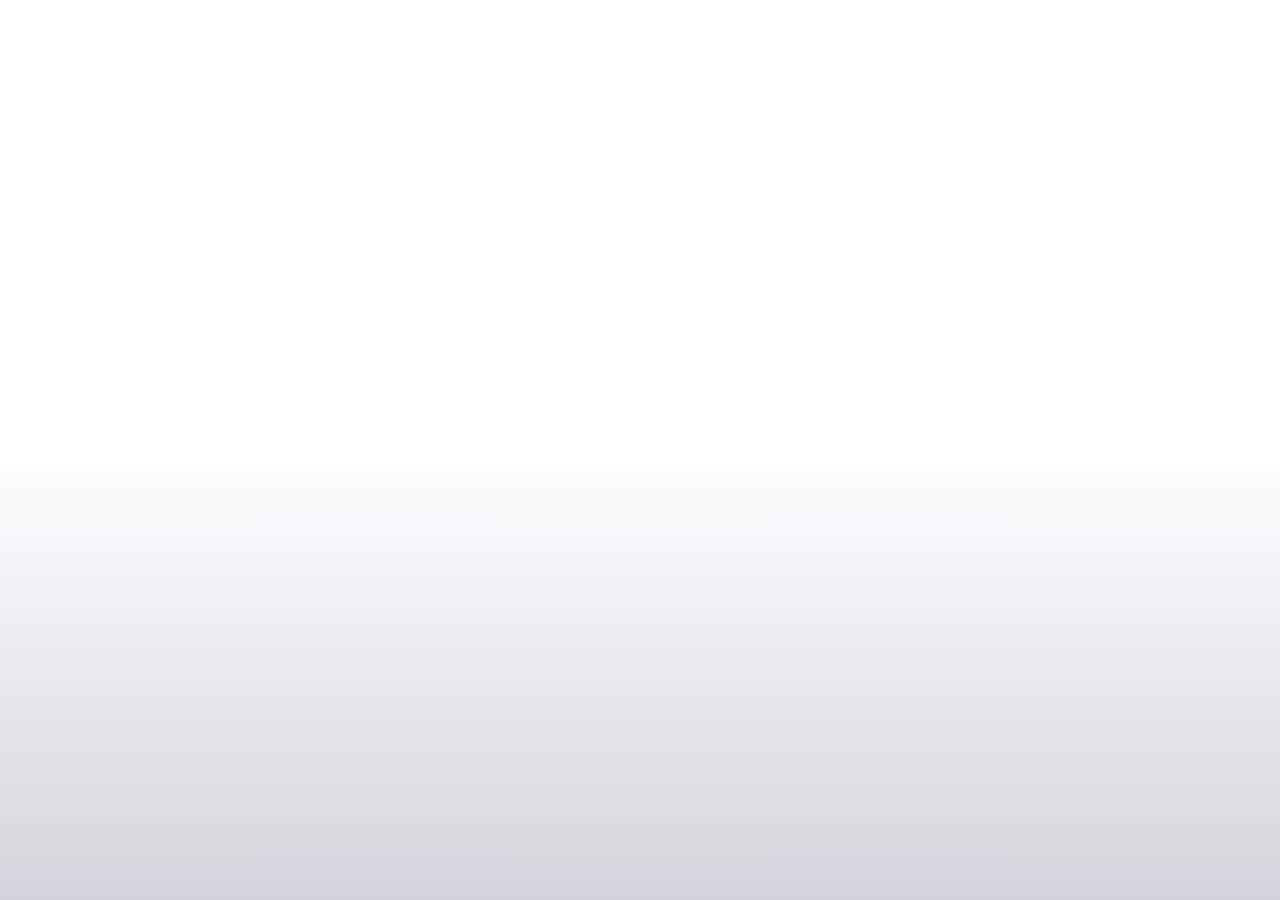
==== index.html @ f611f199 "Add files via upload" ====
<!DOCTYPE html>
<html>
<head>

  <meta charset="UTF-8">
  <meta name="author" content="Boris Sehovac">
  <meta name="description" content="See if you can solve this classic puzzle game.">
  <meta name="viewport" content="width=device-width,height=device-height,user-scalable=no,initial-scale=1.0,maximum-scale=1.0,minimum-scale=1.0">

  <title>The Cube - A Rubik's Cube Game</title>
  <meta property="og:description" content="See if you can solve this classic puzzle game."/>
  <meta property="og:image" content="assets/icons/meta-image.png"/>
  <meta property="og:site_name" content="The Cube - A Rubik's Cube Game"/>
  <meta property="og:title" content="The Cube - A Rubik's Cube Game"/>
  <meta property="og:type" content="website"/>
  <meta property="og:url" content="https://bsehovac.github.io"/>

  <meta name="twitter:card" content="summary_large_image">
  <meta name="twitter:creator" content="@BorisSehovac">
  <meta name="twitter:title" content="The Cube - A Rubik's Cube Game">
  <meta name="twitter:image" content="https://bsehovac.github.io/the-cube/assets/icons/twitter-card.png">
  <meta name="twitter:description" content="See if you can solve this classic puzzle game.">

  <meta name="mobile-web-app-capable" content="yes">
  <meta name="apple-mobile-web-app-title" content="The Cube">
  <meta name="apple-mobile-web-app-capable" content="yes">
  <meta name="apple-mobile-web-app-status-bar-style" content="translucent-black">

  <link rel="apple-touch-icon" sizes="180x180" href="assets/icons/apple-touch-icon.png">
  <link rel="icon" type="image/png" sizes="32x32" href="assets/icons/favicon-32x32.png">
  <link rel="icon" type="image/png" sizes="16x16" href="assets/icons/favicon-16x16.png">
  <link rel="mask-icon" href="assets/icons/safari-pinned-tab.svg" color="#5bbad5">
  <link rel="shortcut icon" href="assets/icons/favicon.ico">
  <meta name="theme-color" content="#ffffff">

  <link rel="stylesheet" type="text/css" href="assets/css/styles.css">
  <style>
    .ui__texts,
    .ui__prefs,
    .ui__theme,
    .ui__stats,
    .ui__buttons {
      display: none !important;
    }
  </style>

  <!-- Global site tag (gtag.js) - Google Analytics -->
  <script async src="https://www.googletagmanager.com/gtag/js?id=UA-128627708-1"></script>
  <script>
    window.dataLayer = window.dataLayer || [];
    function gtag(){dataLayer.push(arguments);}
    gtag('js', new Date());
    gtag('config', 'UA-128627708-1');
  </script>

  <script>
    window.gameVersion = '0.99.2';
  </script>

</head>
<body>

  <div class="ui">

    <div class="ui__background"></div>

    <div class="ui__game"></div>

    <div class="ui__texts">
      <h1 class="text text--title"></h1>
      <div class="text text--note"></div>
      <div class="text text--timer"></div>
      <div class="text text--complete"></div>
      <div class="text text--best-time"></div>
    </div>

    <div class="ui__prefs">
      <range name="size" title="Cube Size" list="2,3,4,5"></range>
      <range name="flip" title="Flip Type" list="Swift&nbsp;,Smooth,Bounce"></range>
      <range name="scramble" title="Scramble Length" list="20,25,30"></range>
      <range name="fov" title="Camera Angle" list="Ortographic,Perspective"></range>
      <range name="theme" title="Color Scheme" list="Cube,Erno,Dust,Camo,Rain"></range>
    </div>

    <div class="ui__theme">
      <range name="hue" title="Hue" color></range>
      <range name="saturation" title="Saturation" color></range>
      <range name="lightness" title="Lightness" color></range>
    </div>

    <div class="ui__stats">
      <div class="stats" name="cube-size">
        <i>Cube:</i><b>3x3x3</b>
      </div>
      <div class="stats" name="total-solves">
        <i>Total solves:</i><b>-</b>
      </div>
      <div class="stats" name="best-time">
        <i>Best time:</i><b>-</b>
      </div>
      <div class="stats" name="worst-time">
        <i>Worst time:</i><b>-</b>
      </div>
      <div class="stats" name="average-5">
        <i>Average of 5:</i><b>-</b>
      </div>
      <div class="stats" name="average-12">
        <i>Average of 12:</i><b>-</b>
      </div>
      <div class="stats" name="average-25">
        <i>Average of 25:</i><b>-</b>
      </div>
    </div>

    <div class="ui__buttons">
      <button class="btn btn--bl btn--stats">
        <icon trophy></icon>
      </button>
      <button class="btn btn--br btn--prefs">
        <icon settings></icon>
      </button>
      <button class="btn btn--bl btn--back">
        <icon back></icon>
      </button>
      <button class="btn btn--br btn--theme">
        <icon theme></icon>
      </button>
      <button class="btn btn--br btn--reset">
        <icon reset></icon>
      </button>
    </div>

  </div>

  <script src="assets/js/three.js"></script>
  <script src="assets/js/cube.js"></script>
  <script src="assets/js/app-config.js"></script>
  <script src="assets/js/face-images.generated.js"></script>
  <script src="assets/js/face-tiles.generated.js"></script>
  <script src="assets/js/face-textures.js"></script>

  <script src="upup.min.js"></script>
  <script>
    if (location.protocol !== 'file:' && UpUp !== null) {
      UpUp.start({
        'cache-version': window.gameVersion,
        'content-url': 'index.html',
        'assets': [ 'assets/css/styles.css', 'assets/js/three.js', 'assets/js/cube.js', 'assets/js/app-config.js', 'assets/js/face-images.generated.js', 'assets/js/face-tiles.generated.js', 'assets/js/face-textures.js' ]
      });
    }
  </script>

</body>
</html>
---- assets/css/styles.css ----
@font-face{font-family:'BungeeFont';font-weight:normal;font-style:normal;src:url("[data-uri]") format("woff2"),url("[data-uri]") format("woff")}*,*:before,*:after{-webkit-user-select:none;-moz-user-select:none;user-select:none;box-sizing:border-box;cursor:inherit;margin:0;padding:0;outline:none;font-size:inherit;font-family:inherit;font-weight:inherit;font-style:inherit;text-transform:uppercase}*:focus{outline:none}html{-webkit-tap-highlight-color:transparent;-webkit-text-size-adjust:100%;-webkit-font-smoothing:antialiased;-moz-osx-font-smoothing:grayscale;-ms-text-size-adjust:100%;-webkit-text-size-adjust:100%;overflow:hidden;height:100%}body{font-family:'BungeeFont', sans-serif;font-weight:normal;font-style:normal;line-height:1;cursor:default;overflow:hidden;height:100%;font-size:5rem}.icon{display:inline-block;font-size:inherit;overflow:visible;vertical-align:-0.125em;preserveAspectRatio:none}.range{position:relative;width:14em;z-index:1;opacity:0}.range:not(:last-child){margin-bottom:2em}.range__label{position:relative;font-size:0.9em;line-height:0.75em;padding-bottom:0.5em;z-index:2}.range__track{position:relative;height:1em;margin-left:0.5em;margin-right:0.5em;z-index:3}.range__track-line{position:absolute;background:rgba(0,0,0,0.2);height:2px;top:50%;margin-top:-1px;left:-0.5em;right:-0.5em;transform-origin:left center}.range__handle{position:absolute;width:0;height:0;top:50%;left:0;cursor:pointer;z-index:1}.range__handle div{transition:background 500ms ease;position:absolute;left:0;top:0;width:0.9em;height:0.9em;border-radius:0.2em;margin-left:-0.45em;margin-top:-0.45em;background:#41aac8;border-bottom:2px solid rgba(0,0,0,0.2)}.range.is-active .range__handle div{transform:scale(1.25)}.range__handle:after{content:'';position:absolute;left:0;top:0;width:3em;height:3em;margin-left:-1.5em;margin-top:-1.5em}.range__list{display:flex;flex-flow:row nowrap;justify-content:space-between;position:relative;padding-top:0.5em;font-size:0.55em;color:rgba(0,0,0,0.5);z-index:1}.range--type-color:not(:last-child){margin-bottom:1em}.range--type-color .range__list{display:none}.range--type-color .range__handle>div{background:currentColor !important}.range--type-color .range__track-line{background:transparent}.range--type-color .range__track-line:after{position:absolute;top:0;left:0;right:0;bottom:0;content:'';opacity:0.5}.range--color-hue .range__handle{color:red}.range--color-hue .range__track{color:red}.range--color-hue .range__track-line:after{background:linear-gradient(to right, red, #ff0, lime, cyan, blue, #f0f, red)}.range--color-saturation .range__handle{color:red}.range--color-saturation .range__track{color:red}.range--color-saturation .range__track-line:after{background:linear-gradient(to right, gray, currentColor)}.range--color-lightness .range__handle{color:red}.range--color-lightness .range__track{color:red}.range--color-lightness .range__track-line:after{background:linear-gradient(to right, #000, currentColor, #fff)}.stats{position:relative;width:14em;z-index:1;display:flex;justify-content:space-between;opacity:0}.stats:not(:last-child){margin-bottom:1.5em}.stats>i{display:block;color:rgba(0,0,0,0.5);font-size:0.9em}.stats>b{display:block;font-size:0.9em}.stats>b>i{font-size:0.75em}.stats[name="worst-time"]{display:none}.text{position:absolute;left:0;right:0;text-align:center;line-height:0.75;perspective:100rem;opacity:0}.text i{display:inline-block;opacity:0;white-space:pre-wrap}.text--title{bottom:75%;font-size:4.4em;height:1.2em}.text--title span{display:block}.text--title span:first-child{font-size:0.5em;margin-bottom:0.2em}.text--note{top:87%;font-size:1em}.text--timer{bottom:78%;font-size:3.5em;line-height:1}.text--complete,.text--best-time{font-size:1.5em;top:83%;line-height:1em}.btn{-webkit-appearance:none;-moz-appearance:none;appearance:none;background-color:transparent;border-radius:0;border-width:0;position:absolute;pointer-events:none;font-size:1.2em;color:rgba(0,0,0,0.25);opacity:0}.btn:after{position:absolute;content:'';width:3em;height:3em;left:50%;top:50%;margin-left:-1.5em;margin-top:-1.5em;border-radius:100%}.btn--tr{top:0.8em;right:0.8em}.btn--tl{top:0.8em;left:0.8em}.btn--bl{bottom:0.8em;left:0.8em}.btn--br{bottom:0.8em;right:0.8em}.btn--bc{bottom:0.8em;left:calc(50% - 0.5em)}.btn svg{display:block}.ui{pointer-events:none;color:#070d15}.ui,.ui__background,.ui__game,.ui__texts,.ui__prefs,.ui__theme,.ui__stats,.ui__buttons{position:absolute;top:0;left:0;right:0;bottom:0;overflow:hidden}.ui__background{z-index:1;transition:background 500ms ease;background:#d1d5db}.ui__background:after{position:absolute;top:0;left:0;right:0;bottom:0;content:'';background-image:linear-gradient(to bottom, #fff 50%, rgba(255,255,255,0) 100%)}.ui__game{pointer-events:all;z-index:2}.ui__game canvas{display:block;width:100%;height:100%}.ui__texts{z-index:3}.ui__prefs,.ui__stats,.ui__theme{display:flex;flex-flow:column nowrap;justify-content:center;align-items:center;overflow:hidden;z-index:4}.ui__theme{padding-top:15em}.ui__buttons{z-index:5}
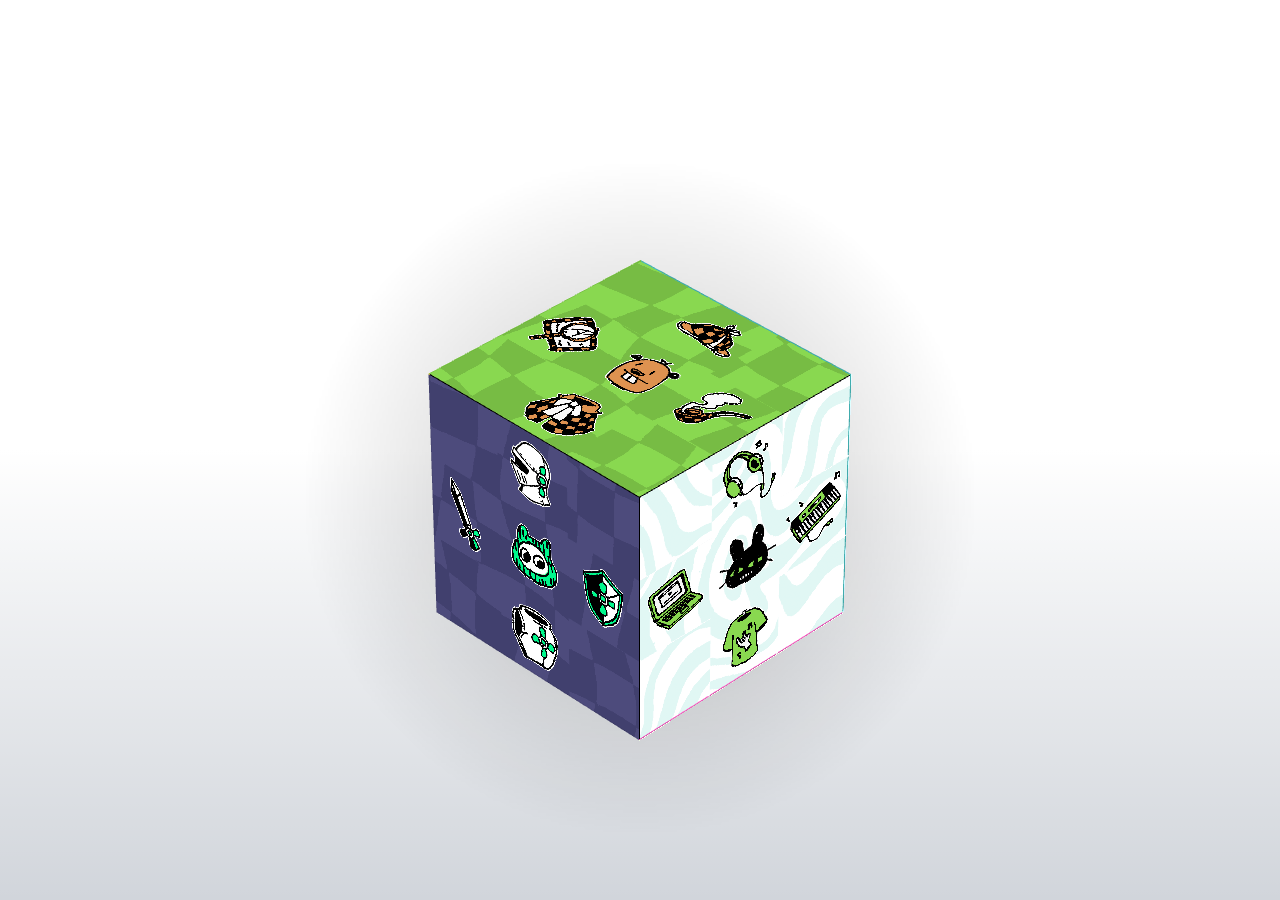
==== commit 024ef684: "Remove original branding metadata" ====
--- a/index.html
+++ b/index.html
@@ -3,34 +3,25 @@
 <head>
 
   <meta charset="UTF-8">
-  <meta name="author" content="Boris Sehovac">
-  <meta name="description" content="See if you can solve this classic puzzle game.">
+  <meta name="description" content="RubiksPlay puzzle game.">
   <meta name="viewport" content="width=device-width,height=device-height,user-scalable=no,initial-scale=1.0,maximum-scale=1.0,minimum-scale=1.0">
 
-  <title>The Cube - A Rubik's Cube Game</title>
-  <meta property="og:description" content="See if you can solve this classic puzzle game."/>
-  <meta property="og:image" content="assets/icons/meta-image.png"/>
-  <meta property="og:site_name" content="The Cube - A Rubik's Cube Game"/>
-  <meta property="og:title" content="The Cube - A Rubik's Cube Game"/>
+  <title>RubiksPlay</title>
+  <meta property="og:description" content="RubiksPlay puzzle game."/>
+  <meta property="og:site_name" content="RubiksPlay"/>
+  <meta property="og:title" content="RubiksPlay"/>
   <meta property="og:type" content="website"/>
-  <meta property="og:url" content="https://bsehovac.github.io"/>
+  <meta property="og:url" content="https://kim-kwan-ho.github.io/Rubiks_Play/"/>
 
   <meta name="twitter:card" content="summary_large_image">
-  <meta name="twitter:creator" content="@BorisSehovac">
-  <meta name="twitter:title" content="The Cube - A Rubik's Cube Game">
-  <meta name="twitter:image" content="https://bsehovac.github.io/the-cube/assets/icons/twitter-card.png">
-  <meta name="twitter:description" content="See if you can solve this classic puzzle game.">
+  <meta name="twitter:title" content="RubiksPlay">
+  <meta name="twitter:description" content="RubiksPlay puzzle game.">
 
   <meta name="mobile-web-app-capable" content="yes">
-  <meta name="apple-mobile-web-app-title" content="The Cube">
+  <meta name="apple-mobile-web-app-title" content="RubiksPlay">
   <meta name="apple-mobile-web-app-capable" content="yes">
   <meta name="apple-mobile-web-app-status-bar-style" content="translucent-black">
 
-  <link rel="apple-touch-icon" sizes="180x180" href="assets/icons/apple-touch-icon.png">
-  <link rel="icon" type="image/png" sizes="32x32" href="assets/icons/favicon-32x32.png">
-  <link rel="icon" type="image/png" sizes="16x16" href="assets/icons/favicon-16x16.png">
-  <link rel="mask-icon" href="assets/icons/safari-pinned-tab.svg" color="#5bbad5">
-  <link rel="shortcut icon" href="assets/icons/favicon.ico">
   <meta name="theme-color" content="#ffffff">
 
   <link rel="stylesheet" type="text/css" href="assets/css/styles.css">
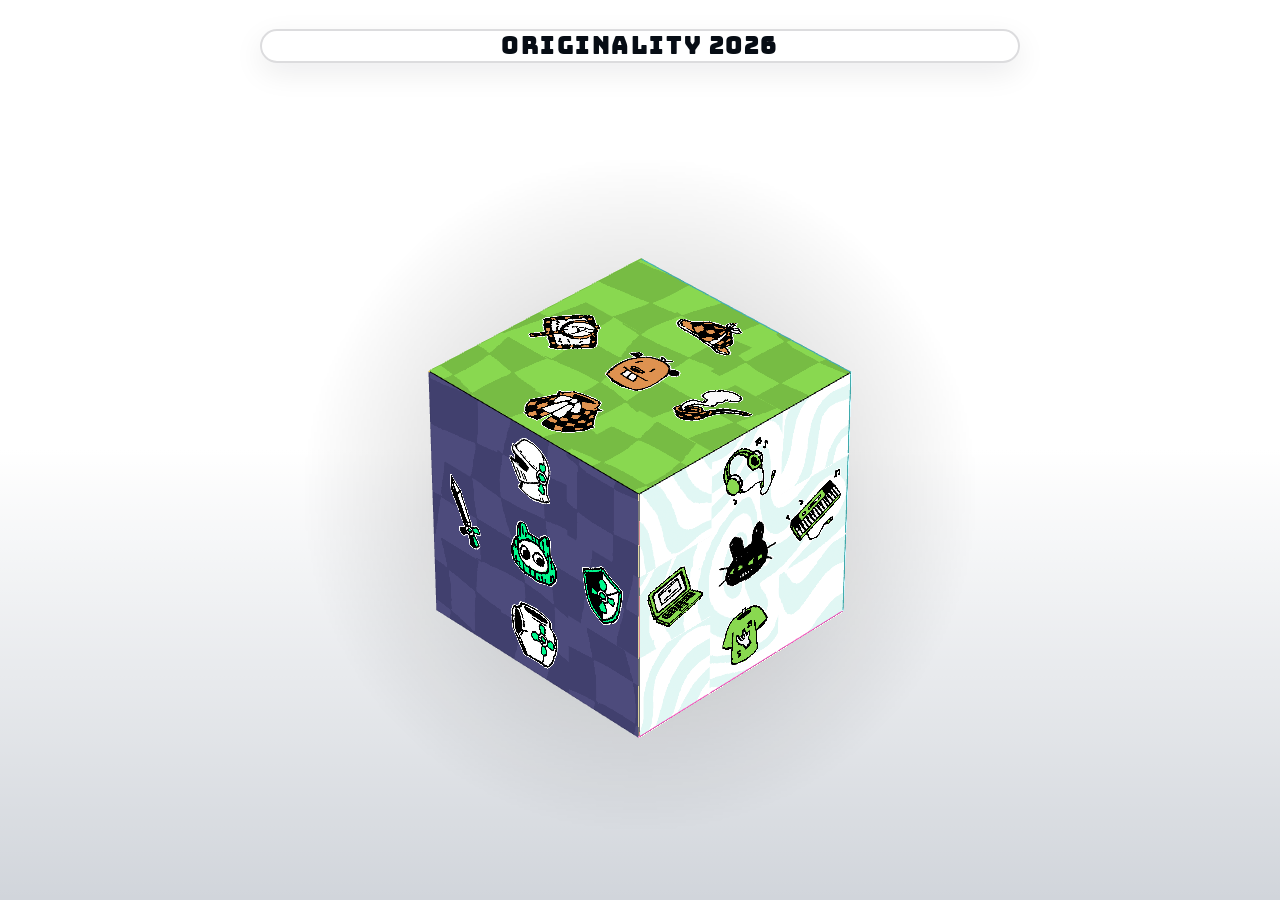
==== commit 8ed79d9b: "Add Originality 2026 overlay for desktop and mobile" ====
--- a/index.html
+++ b/index.html
@@ -4,7 +4,7 @@
 
   <meta charset="UTF-8">
   <meta name="description" content="RubiksPlay puzzle game.">
-  <meta name="viewport" content="width=device-width,height=device-height,user-scalable=no,initial-scale=1.0,maximum-scale=1.0,minimum-scale=1.0">
+  <meta name="viewport" content="width=device-width,height=device-height,initial-scale=1.0,maximum-scale=1.0,minimum-scale=1.0,viewport-fit=cover">
 
   <title>RubiksPlay</title>
   <meta property="og:description" content="RubiksPlay puzzle game."/>
@@ -26,12 +26,76 @@
 
   <link rel="stylesheet" type="text/css" href="assets/css/styles.css">
   <style>
+    html,
+    body {
+      width: 100%;
+      min-width: 320px;
+      min-height: 100vh;
+      min-height: 100dvh;
+    }
+
+    body {
+      position: relative;
+      overflow: hidden;
+    }
+
+    .ui {
+      width: 100vw;
+      height: 100vh;
+      height: 100dvh;
+      overflow: hidden;
+    }
+
     .ui__texts,
     .ui__prefs,
     .ui__theme,
     .ui__stats,
     .ui__buttons {
       display: none !important;
+    }
+
+    .ui__top-banner {
+      position: fixed;
+      top: max(calc(env(safe-area-inset-top, 0px) + 14px), clamp(16px, 3.2vh, 34px));
+      left: 50%;
+      z-index: 6;
+      transform: translateX(-50%);
+      width: min(calc(100vw - 24px), 760px);
+      padding: 0.45rem 1.2rem;
+      border: 2px solid rgba(7, 13, 21, 0.14);
+      border-radius: 999px;
+      background: rgba(255, 255, 255, 0.72);
+      color: #070d15;
+      font-family: 'BungeeFont', sans-serif;
+      font-size: clamp(24px, 1.8vw, 40px);
+      letter-spacing: clamp(0.04em, 0.12vw, 0.08em);
+      text-align: center;
+      text-transform: uppercase;
+      line-height: 1.05;
+      white-space: normal;
+      text-wrap: balance;
+      box-shadow: 0 10px 30px rgba(7, 13, 21, 0.08);
+      pointer-events: none;
+      backdrop-filter: blur(10px);
+      -webkit-backdrop-filter: blur(10px);
+      opacity: 1 !important;
+      visibility: visible !important;
+    }
+
+    @media (max-width: 767px) {
+      .ui__top-banner {
+        width: min(calc(100vw - 20px), 92vw);
+        padding: 0.5rem 0.85rem;
+        font-size: clamp(20px, 6vw, 30px);
+        border-radius: 24px;
+      }
+    }
+
+    @media (min-width: 1920px) {
+      .ui__top-banner {
+        width: min(760px, calc(100vw - 64px));
+        font-size: 40px;
+      }
     }
   </style>
 
@@ -45,7 +109,7 @@
   </script>
 
   <script>
-    window.gameVersion = '0.99.2';
+    window.gameVersion = '0.99.3';
   </script>
 
 </head>
@@ -56,6 +120,8 @@
     <div class="ui__background"></div>
 
     <div class="ui__game"></div>
+
+    <div class="ui__top-banner">Originality 2026</div>
 
     <div class="ui__texts">
       <h1 class="text text--title"></h1>
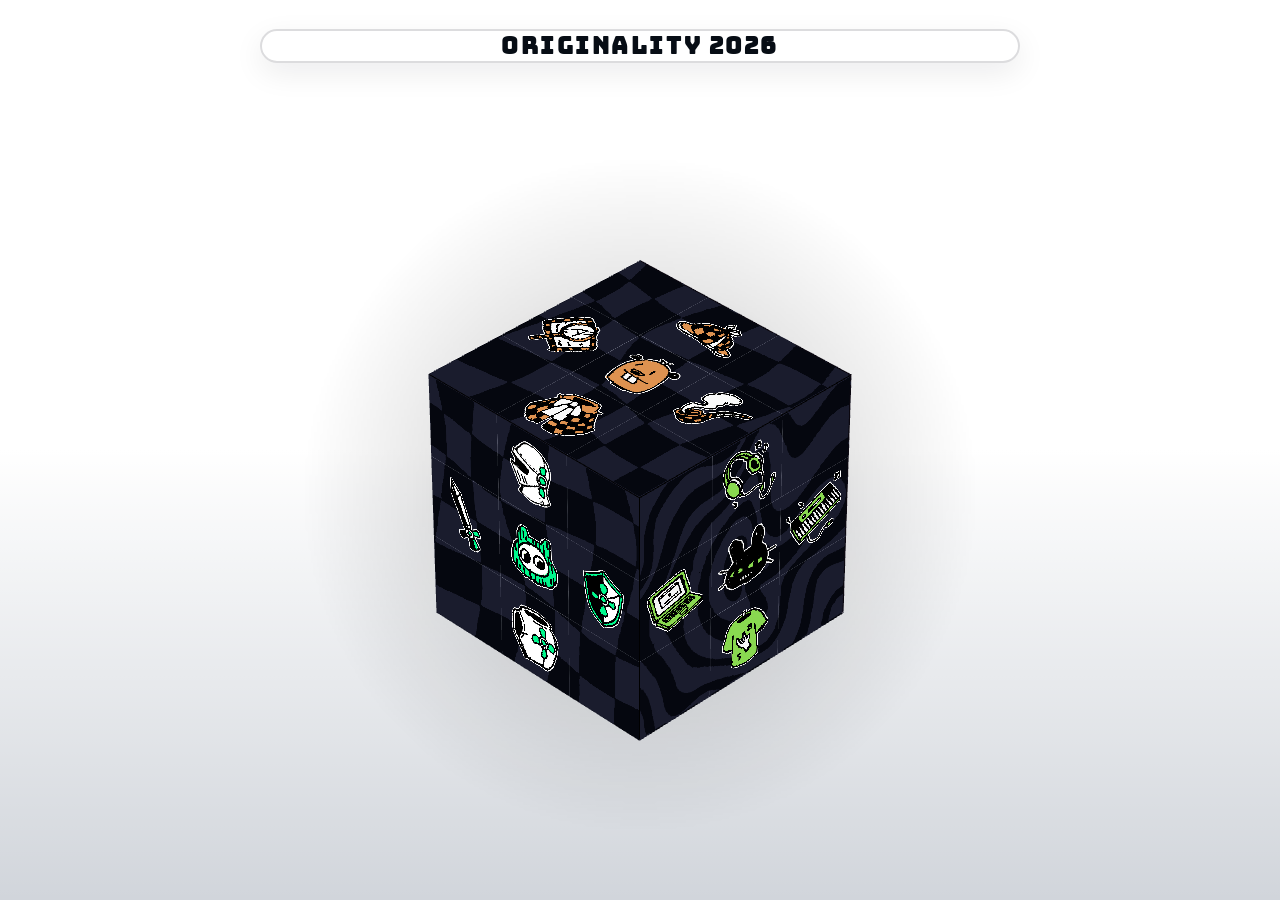
==== commit eeea2818: "Update in-game cube face tiles" ====
--- a/index.html
+++ b/index.html
@@ -109,7 +109,7 @@
   </script>
 
   <script>
-    window.gameVersion = '0.99.3';
+    window.gameVersion = '0.99.9';
   </script>
 
 </head>
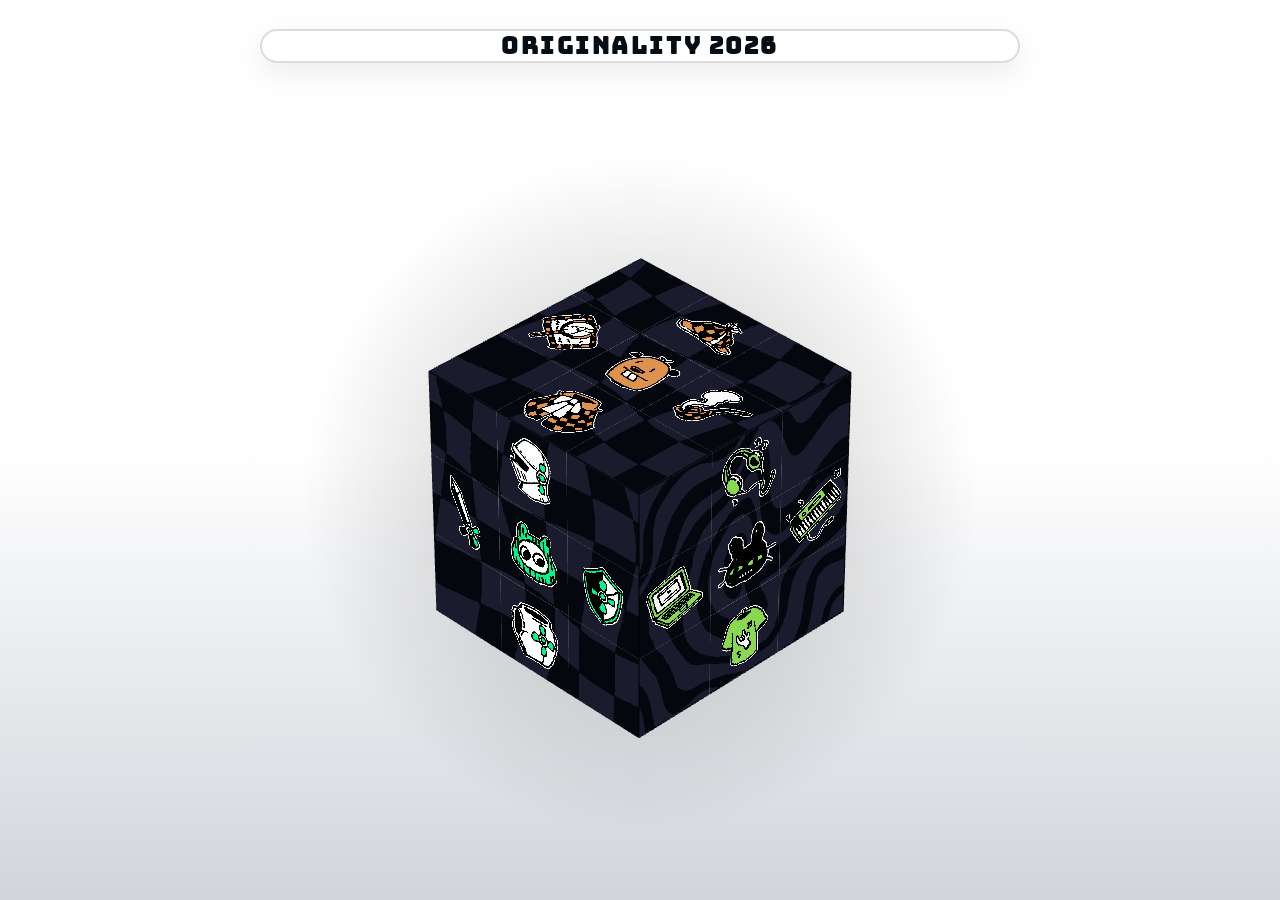
==== commit 0e90eaf5: "Regenerate cube tile data for back face update" ====
--- a/index.html
+++ b/index.html
@@ -109,7 +109,7 @@
   </script>
 
   <script>
-    window.gameVersion = '0.99.9';
+    window.gameVersion = '0.99.10';
   </script>
 
 </head>
